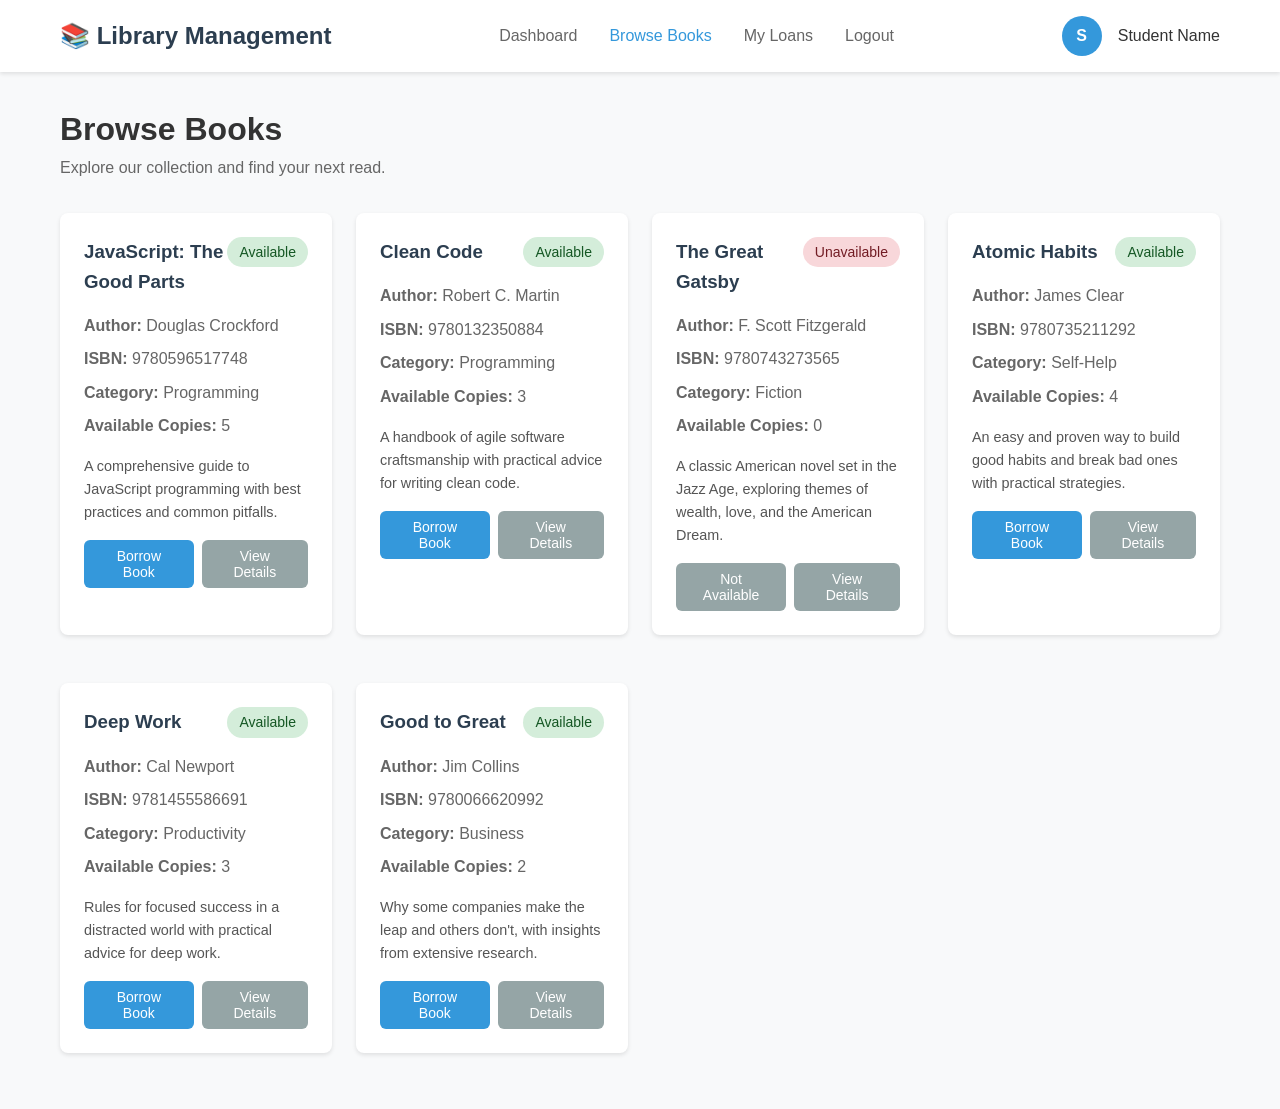
==== books.html @ cf740339 "chore: initial starter template setup" ====
<!DOCTYPE html>
<html lang="en">
<head>
    <meta charset="UTF-8">
    <meta name="viewport" content="width=device-width, initial-scale=1.0">
    <title>Browse Books - Library Management System</title>
    <link rel="stylesheet" href="css/style.css">
</head>
<body>
    <header class="header">
        <div class="container">
            <div class="header-content">
                <div class="logo">📚 Library Management</div>
                <nav class="nav">
                    <a href="dashboard.html">Dashboard</a>
                    <a href="books.html" class="active">Browse Books</a>
                    <a href="my-loans.html">My Loans</a>
                    <a href="login.html">Logout</a>
                </nav>
                <div class="user-info">
                    <div class="user-avatar">S</div>
                    <span>Student Name</span>
                </div>
            </div>
        </div>
    </header>

    <main class="main-content">
        <div class="container">
            <h1>Browse Books</h1>
            <p style="color: #666; margin-bottom: 2rem;">Explore our collection and find your next read.</p>
            

            <!-- Books Grid -->
            <div class="grid grid-3">
                <!-- Book Card 1 -->
                <div class="card">
                    <div style="display: flex; justify-content: space-between; align-items: start; margin-bottom: 1rem;">
                        <h3 style="margin: 0; color: #2c3e50;">JavaScript: The Good Parts</h3>
                        <span class="status status-available">Available</span>
                    </div>
                    <p style="color: #666; margin-bottom: 0.5rem;"><strong>Author:</strong> Douglas Crockford</p>
                    <p style="color: #666; margin-bottom: 0.5rem;"><strong>ISBN:</strong> 9780596517748</p>
                    <p style="color: #666; margin-bottom: 0.5rem;"><strong>Category:</strong> Programming</p>
                    <p style="color: #666; margin-bottom: 1rem;"><strong>Available Copies:</strong> 5</p>
                    <p style="margin-bottom: 1rem; font-size: 0.9rem; color: #555;">A comprehensive guide to JavaScript programming with best practices and common pitfalls.</p>
                    <div style="display: flex; gap: 0.5rem;">
                        <button class="btn btn-primary btn-sm">Borrow Book</button>
                        <button class="btn btn-secondary btn-sm">View Details</button>
                    </div>
                </div>

                <!-- Book Card 2 -->
                <div class="card">
                    <div style="display: flex; justify-content: space-between; align-items: start; margin-bottom: 1rem;">
                        <h3 style="margin: 0; color: #2c3e50;">Clean Code</h3>
                        <span class="status status-available">Available</span>
                    </div>
                    <p style="color: #666; margin-bottom: 0.5rem;"><strong>Author:</strong> Robert C. Martin</p>
                    <p style="color: #666; margin-bottom: 0.5rem;"><strong>ISBN:</strong> 9780132350884</p>
                    <p style="color: #666; margin-bottom: 0.5rem;"><strong>Category:</strong> Programming</p>
                    <p style="color: #666; margin-bottom: 1rem;"><strong>Available Copies:</strong> 3</p>
                    <p style="margin-bottom: 1rem; font-size: 0.9rem; color: #555;">A handbook of agile software craftsmanship with practical advice for writing clean code.</p>
                    <div style="display: flex; gap: 0.5rem;">
                        <button class="btn btn-primary btn-sm">Borrow Book</button>
                        <button class="btn btn-secondary btn-sm">View Details</button>
                    </div>
                </div>

                <!-- Book Card 3 -->
                <div class="card">
                    <div style="display: flex; justify-content: space-between; align-items: start; margin-bottom: 1rem;">
                        <h3 style="margin: 0; color: #2c3e50;">The Great Gatsby</h3>
                        <span class="status status-unavailable">Unavailable</span>
                    </div>
                    <p style="color: #666; margin-bottom: 0.5rem;"><strong>Author:</strong> F. Scott Fitzgerald</p>
                    <p style="color: #666; margin-bottom: 0.5rem;"><strong>ISBN:</strong> 9780743273565</p>
                    <p style="color: #666; margin-bottom: 0.5rem;"><strong>Category:</strong> Fiction</p>
                    <p style="color: #666; margin-bottom: 1rem;"><strong>Available Copies:</strong> 0</p>
                    <p style="margin-bottom: 1rem; font-size: 0.9rem; color: #555;">A classic American novel set in the Jazz Age, exploring themes of wealth, love, and the American Dream.</p>
                    <div style="display: flex; gap: 0.5rem;">
                        <button class="btn btn-secondary btn-sm" disabled>Not Available</button>
                        <button class="btn btn-secondary btn-sm">View Details</button>
                    </div>
                </div>

                <!-- Book Card 4 -->
                <div class="card">
                    <div style="display: flex; justify-content: space-between; align-items: start; margin-bottom: 1rem;">
                        <h3 style="margin: 0; color: #2c3e50;">Atomic Habits</h3>
                        <span class="status status-available">Available</span>
                    </div>
                    <p style="color: #666; margin-bottom: 0.5rem;"><strong>Author:</strong> James Clear</p>
                    <p style="color: #666; margin-bottom: 0.5rem;"><strong>ISBN:</strong> 9780735211292</p>
                    <p style="color: #666; margin-bottom: 0.5rem;"><strong>Category:</strong> Self-Help</p>
                    <p style="color: #666; margin-bottom: 1rem;"><strong>Available Copies:</strong> 4</p>
                    <p style="margin-bottom: 1rem; font-size: 0.9rem; color: #555;">An easy and proven way to build good habits and break bad ones with practical strategies.</p>
                    <div style="display: flex; gap: 0.5rem;">
                        <button class="btn btn-primary btn-sm">Borrow Book</button>
                        <button class="btn btn-secondary btn-sm">View Details</button>
                    </div>
                </div>

                <!-- Book Card 5 -->
                <div class="card">
                    <div style="display: flex; justify-content: space-between; align-items: start; margin-bottom: 1rem;">
                        <h3 style="margin: 0; color: #2c3e50;">Deep Work</h3>
                        <span class="status status-available">Available</span>
                    </div>
                    <p style="color: #666; margin-bottom: 0.5rem;"><strong>Author:</strong> Cal Newport</p>
                    <p style="color: #666; margin-bottom: 0.5rem;"><strong>ISBN:</strong> 9781455586691</p>
                    <p style="color: #666; margin-bottom: 0.5rem;"><strong>Category:</strong> Productivity</p>
                    <p style="color: #666; margin-bottom: 1rem;"><strong>Available Copies:</strong> 3</p>
                    <p style="margin-bottom: 1rem; font-size: 0.9rem; color: #555;">Rules for focused success in a distracted world with practical advice for deep work.</p>
                    <div style="display: flex; gap: 0.5rem;">
                        <button class="btn btn-primary btn-sm">Borrow Book</button>
                        <button class="btn btn-secondary btn-sm">View Details</button>
                    </div>
                </div>

                <!-- Book Card 6 -->
                <div class="card">
                    <div style="display: flex; justify-content: space-between; align-items: start; margin-bottom: 1rem;">
                        <h3 style="margin: 0; color: #2c3e50;">Good to Great</h3>
                        <span class="status status-available">Available</span>
                    </div>
                    <p style="color: #666; margin-bottom: 0.5rem;"><strong>Author:</strong> Jim Collins</p>
                    <p style="color: #666; margin-bottom: 0.5rem;"><strong>ISBN:</strong> 9780066620992</p>
                    <p style="color: #666; margin-bottom: 0.5rem;"><strong>Category:</strong> Business</p>
                    <p style="color: #666; margin-bottom: 1rem;"><strong>Available Copies:</strong> 2</p>
                    <p style="margin-bottom: 1rem; font-size: 0.9rem; color: #555;">Why some companies make the leap and others don't, with insights from extensive research.</p>
                    <div style="display: flex; gap: 0.5rem;">
                        <button class="btn btn-primary btn-sm">Borrow Book</button>
                        <button class="btn btn-secondary btn-sm">View Details</button>
                    </div>
                </div>
            </div>

        </div>
    </main>
</body>
</html>
---- css/style.css ----
/* Library Management System - Minimal Flat Design */

/* Reset and Base Styles */
* {
    margin: 0;
    padding: 0;
    box-sizing: border-box;
}

body {
    font-family: 'Segoe UI', Tahoma, Geneva, Verdana, sans-serif;
    line-height: 1.6;
    color: #333;
    background-color: #f8f9fa;
}

/* Container */
.container {
    max-width: 1200px;
    margin: 0 auto;
    padding: 0 20px;
}

/* Header */
.header {
    background: #fff;
    box-shadow: 0 2px 4px rgba(0,0,0,0.1);
    position: sticky;
    top: 0;
    z-index: 100;
}

.header-content {
    display: flex;
    justify-content: space-between;
    align-items: center;
    padding: 1rem 0;
}

.logo {
    font-size: 1.5rem;
    font-weight: bold;
    color: #2c3e50;
}

.nav {
    display: flex;
    gap: 2rem;
    align-items: center;
}

.nav a {
    text-decoration: none;
    color: #666;
    font-weight: 500;
    transition: color 0.3s;
}

.nav a:hover, .nav a.active {
    color: #3498db;
}

.user-info {
    display: flex;
    align-items: center;
    gap: 1rem;
}

.user-avatar {
    width: 40px;
    height: 40px;
    border-radius: 50%;
    background: #3498db;
    display: flex;
    align-items: center;
    justify-content: center;
    color: white;
    font-weight: bold;
}

/* Main Content */
.main-content {
    padding: 2rem 0;
    min-height: calc(100vh - 80px);
}

/* Cards */
.card {
    background: white;
    border-radius: 8px;
    box-shadow: 0 2px 4px rgba(0,0,0,0.1);
    padding: 1.5rem;
    margin-bottom: 1.5rem;
}

.card-header {
    display: flex;
    justify-content: space-between;
    align-items: center;
    margin-bottom: 1rem;
    padding-bottom: 1rem;
    border-bottom: 1px solid #eee;
}

.card-title {
    font-size: 1.25rem;
    font-weight: 600;
    color: #2c3e50;
}

/* Buttons */
.btn {
    display: inline-block;
    padding: 0.75rem 1.5rem;
    border: none;
    border-radius: 6px;
    text-decoration: none;
    font-weight: 500;
    cursor: pointer;
    transition: all 0.3s;
    text-align: center;
}

.btn-primary {
    background: #3498db;
    color: white;
}

.btn-primary:hover {
    background: #2980b9;
    transform: translateY(-1px);
}

.btn-success {
    background: #27ae60;
    color: white;
}

.btn-success:hover {
    background: #229954;
}

.btn-danger {
    background: #e74c3c;
    color: white;
}

.btn-danger:hover {
    background: #c0392b;
}

.btn-secondary {
    background: #95a5a6;
    color: white;
}

.btn-secondary:hover {
    background: #7f8c8d;
}

.btn-sm {
    padding: 0.5rem 1rem;
    font-size: 0.875rem;
}

/* Forms */
.form-group {
    margin-bottom: 1rem;
}

.form-label {
    display: block;
    margin-bottom: 0.5rem;
    font-weight: 500;
    color: #555;
}

.form-input {
    width: 100%;
    padding: 0.75rem;
    border: 2px solid #ddd;
    border-radius: 6px;
    font-size: 1rem;
    transition: border-color 0.3s;
}

.form-input:focus {
    outline: none;
    border-color: #3498db;
}

.form-select {
    width: 100%;
    padding: 0.75rem;
    border: 2px solid #ddd;
    border-radius: 6px;
    font-size: 1rem;
    background: white;
}

/* Tables */
.table {
    width: 100%;
    border-collapse: collapse;
    margin-top: 1rem;
}

.table th,
.table td {
    padding: 1rem;
    text-align: left;
    border-bottom: 1px solid #eee;
}

.table th {
    background: #f8f9fa;
    font-weight: 600;
    color: #555;
}

.table tr:hover {
    background: #f8f9fa;
}

/* Status Badges */
.status {
    display: inline-block;
    padding: 0.25rem 0.75rem;
    border-radius: 20px;
    font-size: 0.875rem;
    font-weight: 500;
}

.status-active {
    background: #d4edda;
    color: #155724;
}

.status-overdue {
    background: #f8d7da;
    color: #721c24;
}

.status-returned {
    background: #d1ecf1;
    color: #0c5460;
}

.status-available {
    background: #d4edda;
    color: #155724;
}

.status-unavailable {
    background: #f8d7da;
    color: #721c24;
}

/* Grid Layout */
.grid {
    display: grid;
    gap: 1.5rem;
}

.grid-2 {
    grid-template-columns: repeat(auto-fit, minmax(300px, 1fr));
}

.grid-3 {
    grid-template-columns: repeat(auto-fit, minmax(250px, 1fr));
}

.grid-4 {
    grid-template-columns: repeat(auto-fit, minmax(200px, 1fr));
}

/* Statistics Cards */
.stat-card {
    text-align: center;
    padding: 2rem 1rem;
}

.stat-number {
    font-size: 2.5rem;
    font-weight: bold;
    color: #3498db;
    margin-bottom: 0.5rem;
}

.stat-label {
    color: #666;
    font-size: 0.875rem;
    text-transform: uppercase;
    letter-spacing: 0.5px;
}

/* Search and Filters */
.search-bar {
    display: flex;
    gap: 1rem;
    margin-bottom: 2rem;
    flex-wrap: wrap;
}

.search-input {
    flex: 1;
    min-width: 200px;
}

.filter-group {
    display: flex;
    gap: 1rem;
    align-items: center;
    flex-wrap: wrap;
}

/* Pagination */
.pagination {
    display: flex;
    justify-content: center;
    gap: 0.5rem;
    margin-top: 2rem;
}

.pagination a {
    padding: 0.5rem 1rem;
    border: 1px solid #ddd;
    text-decoration: none;
    color: #666;
    border-radius: 4px;
    transition: all 0.3s;
}

.pagination a:hover,
.pagination a.active {
    background: #3498db;
    color: white;
    border-color: #3498db;
}

/* Alerts */
.alert {
    padding: 1rem;
    border-radius: 6px;
    margin-bottom: 1rem;
}

.alert-success {
    background: #d4edda;
    color: #155724;
    border: 1px solid #c3e6cb;
}

.alert-error {
    background: #f8d7da;
    color: #721c24;
    border: 1px solid #f5c6cb;
}

.alert-info {
    background: #d1ecf1;
    color: #0c5460;
    border: 1px solid #bee5eb;
}

/* Login Page */
.login-container {
    display: flex;
    justify-content: center;
    align-items: center;
    min-height: 100vh;
    background: linear-gradient(135deg, #667eea 0%, #764ba2 100%);
}

.login-card {
    background: white;
    padding: 3rem;
    border-radius: 12px;
    box-shadow: 0 10px 30px rgba(0,0,0,0.2);
    width: 100%;
    max-width: 400px;
}

.login-title {
    text-align: center;
    margin-bottom: 2rem;
    color: #2c3e50;
    font-size: 1.5rem;
}

/* Responsive Design */
@media (max-width: 768px) {
    .header-content {
        flex-direction: column;
        gap: 1rem;
    }
    
    .nav {
        flex-direction: column;
        gap: 1rem;
    }
    
    .search-bar {
        flex-direction: column;
    }
    
    .filter-group {
        flex-direction: column;
        align-items: stretch;
    }
    
    .table {
        font-size: 0.875rem;
    }
    
    .table th,
    .table td {
        padding: 0.5rem;
    }
    
    .grid-2,
    .grid-3,
    .grid-4 {
        grid-template-columns: 1fr;
    }
}

/* Loading Spinner */
.loading {
    display: inline-block;
    width: 20px;
    height: 20px;
    border: 3px solid #f3f3f3;
    border-top: 3px solid #3498db;
    border-radius: 50%;
    animation: spin 1s linear infinite;
}

@keyframes spin {
    0% { transform: rotate(0deg); }
    100% { transform: rotate(360deg); }
}

/* Utility Classes */
.text-center { text-align: center; }
.text-right { text-align: right; }
.text-left { text-align: left; }
.mb-1 { margin-bottom: 0.5rem; }
.mb-2 { margin-bottom: 1rem; }
.mb-3 { margin-bottom: 1.5rem; }
.mt-1 { margin-top: 0.5rem; }
.mt-2 { margin-top: 1rem; }
.mt-3 { margin-top: 1.5rem; }
.hidden { display: none; }
.visible { display: block; }
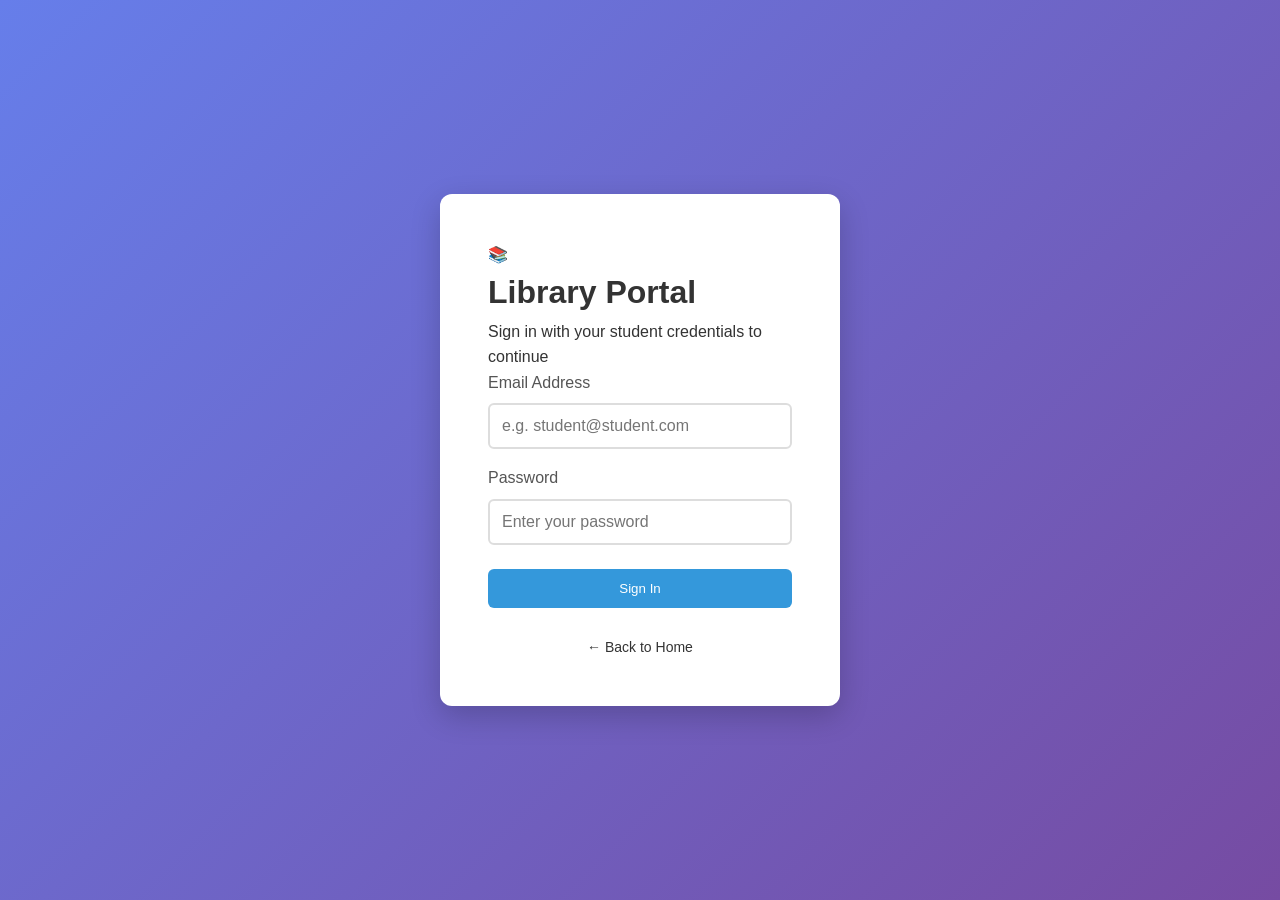
==== commit 95eadda9: "feat: implement books API, 5-minute cache, search, and borrow modal" ====
--- a/books.html
+++ b/books.html
@@ -10,16 +10,25 @@
     <header class="header">
         <div class="container">
             <div class="header-content">
-                <div class="logo">📚 Library Management</div>
-                <nav class="nav">
+                <a href="dashboard.html" class="logo">
+                    <span class="logo-icon">📚</span>
+                    <span>Library Management</span>
+                </a>
+
+                <button class="menu-toggle" id="menuToggle" aria-label="Toggle navigation menu" aria-expanded="false">
+                    &#9776;
+                </button>
+
+                <nav class="nav" id="primaryNav">
                     <a href="dashboard.html">Dashboard</a>
                     <a href="books.html" class="active">Browse Books</a>
                     <a href="my-loans.html">My Loans</a>
-                    <a href="login.html">Logout</a>
+                    <a href="#" id="logoutBtn" style="color: var(--danger);">Logout</a>
                 </nav>
+
                 <div class="user-info">
-                    <div class="user-avatar">S</div>
-                    <span>Student Name</span>
+                    <div class="user-avatar" id="userAvatar">S</div>
+                    <span class="user-name" id="userName">Student</span>
                 </div>
             </div>
         </div>
@@ -27,116 +36,62 @@
 
     <main class="main-content">
         <div class="container">
-            <h1>Browse Books</h1>
-            <p style="color: #666; margin-bottom: 2rem;">Explore our collection and find your next read.</p>
+            <div class="page-header">
+                <h1 class="page-title">Browse Books</h1>
+                <p class="page-subtitle">Explore the collection, filter by genre, and borrow titles directly to your account.</p>
+            </div>
             
+            <div id="booksAlert"></div>
 
-            <!-- Books Grid -->
-            <div class="grid grid-3">
-                <!-- Book Card 1 -->
-                <div class="card">
-                    <div style="display: flex; justify-content: space-between; align-items: start; margin-bottom: 1rem;">
-                        <h3 style="margin: 0; color: #2c3e50;">JavaScript: The Good Parts</h3>
-                        <span class="status status-available">Available</span>
-                    </div>
-                    <p style="color: #666; margin-bottom: 0.5rem;"><strong>Author:</strong> Douglas Crockford</p>
-                    <p style="color: #666; margin-bottom: 0.5rem;"><strong>ISBN:</strong> 9780596517748</p>
-                    <p style="color: #666; margin-bottom: 0.5rem;"><strong>Category:</strong> Programming</p>
-                    <p style="color: #666; margin-bottom: 1rem;"><strong>Available Copies:</strong> 5</p>
-                    <p style="margin-bottom: 1rem; font-size: 0.9rem; color: #555;">A comprehensive guide to JavaScript programming with best practices and common pitfalls.</p>
-                    <div style="display: flex; gap: 0.5rem;">
-                        <button class="btn btn-primary btn-sm">Borrow Book</button>
-                        <button class="btn btn-secondary btn-sm">View Details</button>
-                    </div>
+            <!-- Search and Filter Controls -->
+            <div class="filter-bar">
+                <div class="search-input-wrapper">
+                    <input 
+                        type="text" 
+                        id="searchInput" 
+                        class="form-input" 
+                        placeholder="🔍 Search books by title, author, or ISBN..." 
+                        aria-label="Search books"
+                    >
                 </div>
-
-                <!-- Book Card 2 -->
-                <div class="card">
-                    <div style="display: flex; justify-content: space-between; align-items: start; margin-bottom: 1rem;">
-                        <h3 style="margin: 0; color: #2c3e50;">Clean Code</h3>
-                        <span class="status status-available">Available</span>
-                    </div>
-                    <p style="color: #666; margin-bottom: 0.5rem;"><strong>Author:</strong> Robert C. Martin</p>
-                    <p style="color: #666; margin-bottom: 0.5rem;"><strong>ISBN:</strong> 9780132350884</p>
-                    <p style="color: #666; margin-bottom: 0.5rem;"><strong>Category:</strong> Programming</p>
-                    <p style="color: #666; margin-bottom: 1rem;"><strong>Available Copies:</strong> 3</p>
-                    <p style="margin-bottom: 1rem; font-size: 0.9rem; color: #555;">A handbook of agile software craftsmanship with practical advice for writing clean code.</p>
-                    <div style="display: flex; gap: 0.5rem;">
-                        <button class="btn btn-primary btn-sm">Borrow Book</button>
-                        <button class="btn btn-secondary btn-sm">View Details</button>
-                    </div>
+                <div class="filter-select-wrapper">
+                    <select id="categoryFilter" class="form-select" aria-label="Filter by category">
+                        <option value="">All Categories</option>
+                    </select>
                 </div>
-
-                <!-- Book Card 3 -->
-                <div class="card">
-                    <div style="display: flex; justify-content: space-between; align-items: start; margin-bottom: 1rem;">
-                        <h3 style="margin: 0; color: #2c3e50;">The Great Gatsby</h3>
-                        <span class="status status-unavailable">Unavailable</span>
-                    </div>
-                    <p style="color: #666; margin-bottom: 0.5rem;"><strong>Author:</strong> F. Scott Fitzgerald</p>
-                    <p style="color: #666; margin-bottom: 0.5rem;"><strong>ISBN:</strong> 9780743273565</p>
-                    <p style="color: #666; margin-bottom: 0.5rem;"><strong>Category:</strong> Fiction</p>
-                    <p style="color: #666; margin-bottom: 1rem;"><strong>Available Copies:</strong> 0</p>
-                    <p style="margin-bottom: 1rem; font-size: 0.9rem; color: #555;">A classic American novel set in the Jazz Age, exploring themes of wealth, love, and the American Dream.</p>
-                    <div style="display: flex; gap: 0.5rem;">
-                        <button class="btn btn-secondary btn-sm" disabled>Not Available</button>
-                        <button class="btn btn-secondary btn-sm">View Details</button>
-                    </div>
-                </div>
-
-                <!-- Book Card 4 -->
-                <div class="card">
-                    <div style="display: flex; justify-content: space-between; align-items: start; margin-bottom: 1rem;">
-                        <h3 style="margin: 0; color: #2c3e50;">Atomic Habits</h3>
-                        <span class="status status-available">Available</span>
-                    </div>
-                    <p style="color: #666; margin-bottom: 0.5rem;"><strong>Author:</strong> James Clear</p>
-                    <p style="color: #666; margin-bottom: 0.5rem;"><strong>ISBN:</strong> 9780735211292</p>
-                    <p style="color: #666; margin-bottom: 0.5rem;"><strong>Category:</strong> Self-Help</p>
-                    <p style="color: #666; margin-bottom: 1rem;"><strong>Available Copies:</strong> 4</p>
-                    <p style="margin-bottom: 1rem; font-size: 0.9rem; color: #555;">An easy and proven way to build good habits and break bad ones with practical strategies.</p>
-                    <div style="display: flex; gap: 0.5rem;">
-                        <button class="btn btn-primary btn-sm">Borrow Book</button>
-                        <button class="btn btn-secondary btn-sm">View Details</button>
-                    </div>
-                </div>
-
-                <!-- Book Card 5 -->
-                <div class="card">
-                    <div style="display: flex; justify-content: space-between; align-items: start; margin-bottom: 1rem;">
-                        <h3 style="margin: 0; color: #2c3e50;">Deep Work</h3>
-                        <span class="status status-available">Available</span>
-                    </div>
-                    <p style="color: #666; margin-bottom: 0.5rem;"><strong>Author:</strong> Cal Newport</p>
-                    <p style="color: #666; margin-bottom: 0.5rem;"><strong>ISBN:</strong> 9781455586691</p>
-                    <p style="color: #666; margin-bottom: 0.5rem;"><strong>Category:</strong> Productivity</p>
-                    <p style="color: #666; margin-bottom: 1rem;"><strong>Available Copies:</strong> 3</p>
-                    <p style="margin-bottom: 1rem; font-size: 0.9rem; color: #555;">Rules for focused success in a distracted world with practical advice for deep work.</p>
-                    <div style="display: flex; gap: 0.5rem;">
-                        <button class="btn btn-primary btn-sm">Borrow Book</button>
-                        <button class="btn btn-secondary btn-sm">View Details</button>
-                    </div>
-                </div>
-
-                <!-- Book Card 6 -->
-                <div class="card">
-                    <div style="display: flex; justify-content: space-between; align-items: start; margin-bottom: 1rem;">
-                        <h3 style="margin: 0; color: #2c3e50;">Good to Great</h3>
-                        <span class="status status-available">Available</span>
-                    </div>
-                    <p style="color: #666; margin-bottom: 0.5rem;"><strong>Author:</strong> Jim Collins</p>
-                    <p style="color: #666; margin-bottom: 0.5rem;"><strong>ISBN:</strong> 9780066620992</p>
-                    <p style="color: #666; margin-bottom: 0.5rem;"><strong>Category:</strong> Business</p>
-                    <p style="color: #666; margin-bottom: 1rem;"><strong>Available Copies:</strong> 2</p>
-                    <p style="margin-bottom: 1rem; font-size: 0.9rem; color: #555;">Why some companies make the leap and others don't, with insights from extensive research.</p>
-                    <div style="display: flex; gap: 0.5rem;">
-                        <button class="btn btn-primary btn-sm">Borrow Book</button>
-                        <button class="btn btn-secondary btn-sm">View Details</button>
-                    </div>
+                <div class="filter-select-wrapper">
+                    <select id="availabilityFilter" class="form-select" aria-label="Filter by availability">
+                        <option value="all">All Availability</option>
+                        <option value="available">Available Only</option>
+                        <option value="unavailable">Unavailable Only</option>
+                    </select>
                 </div>
             </div>
 
+            <!-- Dynamic Books Grid Container -->
+            <div class="grid grid-3" id="booksGrid">
+                <!-- Book cards or skeleton loaders will be injected dynamically by books.js -->
+            </div>
         </div>
     </main>
+
+    <!-- Book Details Modal -->
+    <div class="modal" id="bookModal" role="dialog" aria-modal="true" aria-hidden="true">
+        <div class="modal-content">
+            <button class="modal-close-btn" id="modalClose" aria-label="Close modal">&times;</button>
+            <div id="modalBody">
+                <!-- Injected dynamically by books.js -->
+            </div>
+        </div>
+    </div>
+
+    <footer class="footer">
+        <div class="container">
+            <p>&copy; 2026 Library Management System &middot; Final JavaScript Project</p>
+        </div>
+    </footer>
+
+    <!-- Books Logic ES Module -->
+    <script type="module" src="js/books.js"></script>
 </body>
 </html>
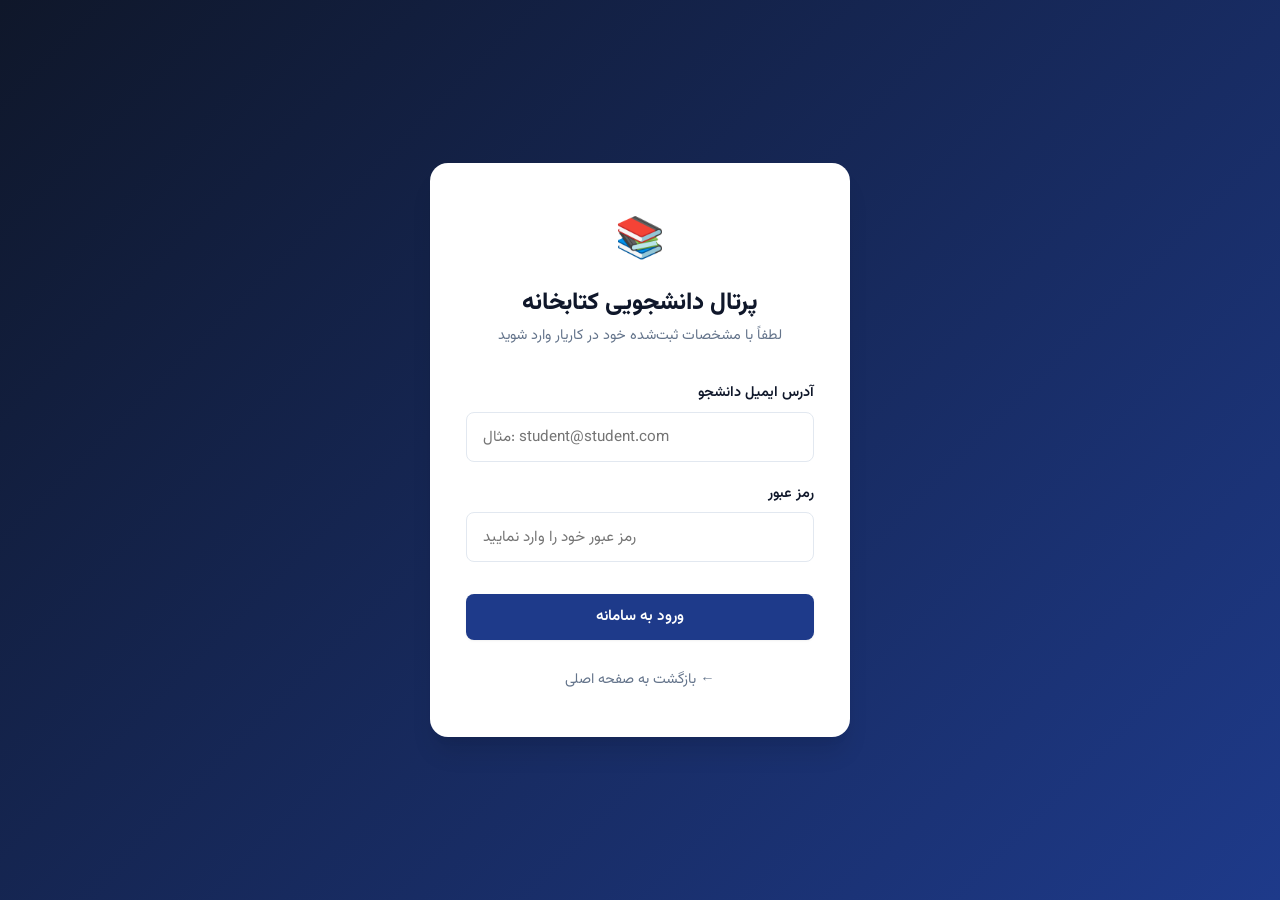
==== commit 1f7584e2: "feat: complete Persian localization, RTL layout, and Persian code comments" ====
--- a/books.html
+++ b/books.html
@@ -1,9 +1,9 @@
 <!DOCTYPE html>
-<html lang="en">
+<html lang="fa" dir="rtl">
 <head>
     <meta charset="UTF-8">
     <meta name="viewport" content="width=device-width, initial-scale=1.0">
-    <title>Browse Books - Library Management System</title>
+    <title>مرور کتاب‌ها - سامانه مدیریت کتابخانه</title>
     <link rel="stylesheet" href="css/style.css">
 </head>
 <body>
@@ -12,23 +12,23 @@
             <div class="header-content">
                 <a href="dashboard.html" class="logo">
                     <span class="logo-icon">📚</span>
-                    <span>Library Management</span>
+                    <span>مدیریت کتابخانه کاریار</span>
                 </a>
 
-                <button class="menu-toggle" id="menuToggle" aria-label="Toggle navigation menu" aria-expanded="false">
+                <button class="menu-toggle" id="menuToggle" aria-label="تغییر وضعیت منو" aria-expanded="false">
                     &#9776;
                 </button>
 
                 <nav class="nav" id="primaryNav">
-                    <a href="dashboard.html">Dashboard</a>
-                    <a href="books.html" class="active">Browse Books</a>
-                    <a href="my-loans.html">My Loans</a>
-                    <a href="#" id="logoutBtn" style="color: var(--danger);">Logout</a>
+                    <a href="dashboard.html">داشبورد</a>
+                    <a href="books.html" class="active">مرور کتاب‌ها</a>
+                    <a href="my-loans.html">امانت‌های من</a>
+                    <a href="#" id="logoutBtn" style="color: var(--danger);">خروج از حساب</a>
                 </nav>
 
                 <div class="user-info">
-                    <div class="user-avatar" id="userAvatar">S</div>
-                    <span class="user-name" id="userName">Student</span>
+                    <div class="user-avatar" id="userAvatar">د</div>
+                    <span class="user-name" id="userName">دانشجو</span>
                 </div>
             </div>
         </div>
@@ -37,61 +37,61 @@
     <main class="main-content">
         <div class="container">
             <div class="page-header">
-                <h1 class="page-title">Browse Books</h1>
-                <p class="page-subtitle">Explore the collection, filter by genre, and borrow titles directly to your account.</p>
+                <h1 class="page-title">کاتالوگ کتاب‌ها</h1>
+                <p class="page-subtitle">کاتالوگ عناوین را مشاهده نموده، بر اساس موضوع فیلتر کنید و کتاب مورد نظر را به صورت زنده به امانت بگیرید.</p>
             </div>
             
             <div id="booksAlert"></div>
 
-            <!-- Search and Filter Controls -->
+            <!-- ابزارهای جستجو و فیلتر -->
             <div class="filter-bar">
                 <div class="search-input-wrapper">
                     <input 
                         type="text" 
                         id="searchInput" 
                         class="form-input" 
-                        placeholder="🔍 Search books by title, author, or ISBN..." 
-                        aria-label="Search books"
+                        placeholder="🔍 جستجوی کتاب بر اساس عنوان، نویسنده یا شابک (ISBN)..." 
+                        aria-label="جستجوی کتاب"
                     >
                 </div>
                 <div class="filter-select-wrapper">
-                    <select id="categoryFilter" class="form-select" aria-label="Filter by category">
-                        <option value="">All Categories</option>
+                    <select id="categoryFilter" class="form-select" aria-label="فیلتر موضوعی">
+                        <option value="">همه دسته‌بندی‌ها</option>
                     </select>
                 </div>
                 <div class="filter-select-wrapper">
-                    <select id="availabilityFilter" class="form-select" aria-label="Filter by availability">
-                        <option value="all">All Availability</option>
-                        <option value="available">Available Only</option>
-                        <option value="unavailable">Unavailable Only</option>
+                    <select id="availabilityFilter" class="form-select" aria-label="فیلتر وضعیت موجودی">
+                        <option value="all">همه وضعیت‌ها</option>
+                        <option value="available">فقط کتاب‌های موجود</option>
+                        <option value="unavailable">فقط کتاب‌های ناموجود</option>
                     </select>
                 </div>
             </div>
 
-            <!-- Dynamic Books Grid Container -->
+            <!-- گرید داینامیک نمایش کتاب‌ها -->
             <div class="grid grid-3" id="booksGrid">
-                <!-- Book cards or skeleton loaders will be injected dynamically by books.js -->
+                <!-- کارت‌های کتاب و انیمیشن‌های لودینگ توسط books.js تزریق می‌شوند -->
             </div>
         </div>
     </main>
 
-    <!-- Book Details Modal -->
+    <!-- پنجره مودال جزئیات کامل کتاب -->
     <div class="modal" id="bookModal" role="dialog" aria-modal="true" aria-hidden="true">
         <div class="modal-content">
-            <button class="modal-close-btn" id="modalClose" aria-label="Close modal">&times;</button>
+            <button class="modal-close-btn" id="modalClose" aria-label="بستن پنجره">&times;</button>
             <div id="modalBody">
-                <!-- Injected dynamically by books.js -->
+                <!-- جزئیات کتاب توسط books.js تزریق می‌شود -->
             </div>
         </div>
     </div>
 
     <footer class="footer">
         <div class="container">
-            <p>&copy; 2026 Library Management System &middot; Final JavaScript Project</p>
+            <p>&copy; ۱۴۰۵ سامانه مدیریت کتابخانه &middot; پروژه نهایی جاوااسکریپت</p>
         </div>
     </footer>
 
-    <!-- Books Logic ES Module -->
+    <!-- اسکریپت صفحه کتاب‌ها -->
     <script type="module" src="js/books.js"></script>
 </body>
 </html>
--- a/css/style.css
+++ b/css/style.css
@@ -1,455 +1,906 @@
-/* Library Management System - Minimal Flat Design */
-
-/* Reset and Base Styles */
-* {
-    margin: 0;
-    padding: 0;
-    box-sizing: border-box;
+/* ==========================================================================
+   سامانه مدیریت کتابخانه - سیستم طراحی مدرن و آکادمیک (RTL - فارسی)
+   طراحی اختصاصی، واکنش‌گرا و قابل دسترس بدون وابستگی به فریم‌ورک‌های خارجی
+   ========================================================================== */
+
+@import url('https://fonts.googleapis.com/css2?family=Vazirmatn:wght@300;400;500;600;700;800&display=swap');
+
+:root {
+  /* پالت رنگی آکادمیک و سازمانی */
+  --primary: #1e3a8a;        /* سرمه‌ای کلاسیک دانشگاهی */
+  --primary-hover: #172554;
+  --primary-light: #eff6ff;
+  --accent: #2563eb;         /* آبی زنده برای تاکید */
+  
+  --bg-main: #f8fafc;        /* پس‌زمینه خاکستری ملایم و مدرن */
+  --bg-card: #ffffff;
+  --bg-muted: #f1f5f9;
+  
+  --text-main: #0f172a;      /* رنگ متن اصلی تیره و با کنتراست عالی */
+  --text-muted: #64748b;     /* رنگ متن ثانویه و توضیحات */
+  --text-light: #94a3b8;
+  
+  --border: #e2e8f0;
+  --border-focus: #3b82f6;
+  
+  /* رنگ‌های وضعیت (Status Colors) */
+  --success: #059669;
+  --success-bg: #ecfdf5;
+  --success-border: #a7f3d0;
+  
+  --warning: #d97706;
+  --warning-bg: #fffbeb;
+  --warning-border: #fde68a;
+  
+  --danger: #dc2626;
+  --danger-bg: #fef2f2;
+  --danger-border: #fecaca;
+
+  --info: #0284c7;
+  --info-bg: #f0f9ff;
+  --info-border: #bae6fd;
+  
+  /* مقیاس‌ها و گوشه‌ها */
+  --radius-sm: 8px;
+  --radius: 12px;
+  --radius-lg: 18px;
+  
+  /* سایه‌ها */
+  --shadow-sm: 0 1px 3px 0 rgb(0 0 0 / 0.05), 0 1px 2px -1px rgb(0 0 0 / 0.04);
+  --shadow: 0 4px 6px -1px rgb(0 0 0 / 0.07), 0 2px 4px -2px rgb(0 0 0 / 0.05);
+  --shadow-md: 0 10px 15px -3px rgb(0 0 0 / 0.08), 0 4px 6px -4px rgb(0 0 0 / 0.03);
+  --shadow-lg: 0 20px 25px -5px rgb(0 0 0 / 0.1), 0 8px 10px -6px rgb(0 0 0 / 0.05);
+
+  --transition: all 0.2s cubic-bezier(0.4, 0, 0.2, 1);
+}
+
+/* بازنشانی و پایه‌ریزی استایل‌ها برای زبان فارسی (RTL) */
+*, *::before, *::after {
+  margin: 0;
+  padding: 0;
+  box-sizing: border-box;
+}
+
+html {
+  direction: rtl;
+  text-align: right;
 }
 
 body {
-    font-family: 'Segoe UI', Tahoma, Geneva, Verdana, sans-serif;
-    line-height: 1.6;
-    color: #333;
-    background-color: #f8f9fa;
-}
-
-/* Container */
+  font-family: 'Vazirmatn', -apple-system, BlinkMacSystemFont, 'Segoe UI', Tahoma, Geneva, Verdana, sans-serif;
+  line-height: 1.7;
+  color: var(--text-main);
+  background-color: var(--bg-main);
+  -webkit-font-smoothing: antialiased;
+  -moz-osx-font-smoothing: grayscale;
+  display: flex;
+  flex-direction: column;
+  min-height: 100vh;
+}
+
+/* کانتینر اصلی */
 .container {
-    max-width: 1200px;
-    margin: 0 auto;
-    padding: 0 20px;
-}
-
-/* Header */
+  width: 100%;
+  max-width: 1240px;
+  margin: 0 auto;
+  padding: 0 1.5rem;
+}
+
+/* هدر و ناوبری */
 .header {
-    background: #fff;
-    box-shadow: 0 2px 4px rgba(0,0,0,0.1);
-    position: sticky;
-    top: 0;
-    z-index: 100;
+  background: rgba(255, 255, 255, 0.95);
+  backdrop-filter: blur(8px);
+  border-bottom: 1px solid var(--border);
+  position: sticky;
+  top: 0;
+  z-index: 100;
+  box-shadow: var(--shadow-sm);
 }
 
 .header-content {
+  display: flex;
+  justify-content: space-between;
+  align-items: center;
+  padding: 0.85rem 0;
+}
+
+.logo {
+  display: flex;
+  align-items: center;
+  gap: 0.6rem;
+  font-size: 1.25rem;
+  font-weight: 800;
+  color: var(--primary);
+  text-decoration: none;
+  letter-spacing: -0.02em;
+}
+
+.logo-icon {
+  font-size: 1.6rem;
+}
+
+.nav {
+  display: flex;
+  gap: 1.25rem;
+  align-items: center;
+}
+
+.nav a {
+  text-decoration: none;
+  color: var(--text-muted);
+  font-weight: 500;
+  font-size: 0.95rem;
+  padding: 0.5rem 0.85rem;
+  border-radius: var(--radius-sm);
+  transition: var(--transition);
+}
+
+.nav a:hover {
+  color: var(--primary);
+  background-color: var(--primary-light);
+}
+
+.nav a.active {
+  color: var(--primary);
+  background-color: var(--primary-light);
+  font-weight: 700;
+}
+
+.user-info {
+  display: flex;
+  align-items: center;
+  gap: 0.75rem;
+  padding-right: 1.25rem;
+  border-right: 1px solid var(--border);
+}
+
+.user-avatar {
+  width: 38px;
+  height: 38px;
+  border-radius: 50%;
+  background: linear-gradient(135deg, var(--primary), var(--accent));
+  display: flex;
+  align-items: center;
+  justify-content: center;
+  color: white;
+  font-weight: 700;
+  font-size: 0.95rem;
+  box-shadow: var(--shadow-sm);
+}
+
+.user-name {
+  font-weight: 600;
+  font-size: 0.9rem;
+  color: var(--text-main);
+  max-width: 150px;
+  white-space: nowrap;
+  overflow: hidden;
+  text-overflow: ellipsis;
+}
+
+/* دکمه منوی موبایل */
+.menu-toggle {
+  display: none;
+  background: none;
+  border: none;
+  font-size: 1.6rem;
+  cursor: pointer;
+  color: var(--text-main);
+  padding: 0.25rem;
+}
+
+/* بدنه اصلی صفحات */
+.main-content {
+  flex: 1;
+  padding: 2.5rem 0;
+}
+
+.page-header {
+  margin-bottom: 2rem;
+}
+
+.page-title {
+  font-size: 1.85rem;
+  font-weight: 800;
+  color: var(--text-main);
+  letter-spacing: -0.02em;
+  margin-bottom: 0.35rem;
+}
+
+.page-subtitle {
+  color: var(--text-muted);
+  font-size: 1rem;
+}
+
+/* کارت‌ها */
+.card {
+  background: var(--bg-card);
+  border-radius: var(--radius);
+  border: 1px solid var(--border);
+  box-shadow: var(--shadow-sm);
+  padding: 1.5rem;
+  margin-bottom: 1.5rem;
+  transition: var(--transition);
+}
+
+.card:hover {
+  box-shadow: var(--shadow);
+}
+
+.card-header {
+  display: flex;
+  justify-content: space-between;
+  align-items: center;
+  margin-bottom: 1.25rem;
+  padding-bottom: 0.9rem;
+  border-bottom: 1px solid var(--border);
+}
+
+.card-title {
+  font-size: 1.25rem;
+  font-weight: 700;
+  color: var(--text-main);
+}
+
+/* کارت‌های آماری (داشبورد و امانت‌ها) */
+.stat-card {
+  text-align: right;
+  padding: 1.75rem;
+  background: var(--bg-card);
+  border: 1px solid var(--border);
+  border-radius: var(--radius);
+  position: relative;
+  overflow: hidden;
+}
+
+.stat-card::before {
+  content: '';
+  position: absolute;
+  top: 0;
+  right: 0;
+  width: 5px;
+  height: 100%;
+  background: var(--accent);
+}
+
+.stat-card.stat-success::before {
+  background: var(--success);
+}
+
+.stat-number {
+  font-size: 2.5rem;
+  font-weight: 800;
+  color: var(--primary);
+  line-height: 1.2;
+  margin-bottom: 0.35rem;
+  font-variant-numeric: tabular-nums;
+}
+
+.stat-card.stat-success .stat-number {
+  color: var(--success);
+}
+
+.stat-label {
+  color: var(--text-muted);
+  font-size: 0.88rem;
+  font-weight: 600;
+  letter-spacing: 0.02em;
+}
+
+/* شبکه اطلاعات پروفایل دانشجو */
+.profile-details-grid {
+  display: grid;
+  grid-template-columns: repeat(auto-fit, minmax(200px, 1fr));
+  gap: 1.25rem;
+  padding: 0.5rem 0;
+}
+
+.profile-item {
+  display: flex;
+  flex-direction: column;
+  gap: 0.25rem;
+}
+
+.profile-label {
+  font-size: 0.8rem;
+  font-weight: 600;
+  color: var(--text-muted);
+}
+
+.profile-value {
+  font-size: 0.95rem;
+  color: var(--text-main);
+  font-weight: 600;
+}
+
+/* گریدها */
+.grid {
+  display: grid;
+  gap: 1.5rem;
+}
+
+.grid-2 {
+  grid-template-columns: repeat(auto-fit, minmax(280px, 1fr));
+}
+
+.grid-3 {
+  grid-template-columns: repeat(auto-fill, minmax(320px, 1fr));
+}
+
+.grid-4 {
+  grid-template-columns: repeat(auto-fit, minmax(220px, 1fr));
+}
+
+/* کارت کتاب‌ها */
+.book-card {
+  display: flex;
+  flex-direction: column;
+  justify-content: space-between;
+  border-radius: var(--radius);
+  padding: 1.5rem;
+  background: var(--bg-card);
+  transition: transform 0.2s, box-shadow 0.2s;
+  position: relative;
+}
+
+.book-card:hover {
+  transform: translateY(-3px);
+  box-shadow: var(--shadow-md);
+}
+
+.book-card-header {
+  display: flex;
+  justify-content: space-between;
+  align-items: center;
+  margin-bottom: 0.85rem;
+  gap: 0.5rem;
+}
+
+.category-badge {
+  font-size: 0.78rem;
+  font-weight: 700;
+  padding: 0.25rem 0.65rem;
+  border-radius: 9999px;
+  letter-spacing: 0.02em;
+}
+
+.book-title {
+  font-size: 1.15rem;
+  font-weight: 700;
+  color: var(--text-main);
+  margin-bottom: 0.75rem;
+  line-height: 1.4;
+  display: -webkit-box;
+  -webkit-line-clamp: 2;
+  -webkit-box-orient: vertical;
+  overflow: hidden;
+}
+
+.book-details {
+  margin-bottom: 0.85rem;
+  font-size: 0.9rem;
+  color: var(--text-muted);
+}
+
+.book-meta {
+  margin-bottom: 0.3rem;
+  display: flex;
+  justify-content: space-between;
+}
+
+.book-description {
+  font-size: 0.88rem;
+  color: #475569;
+  line-height: 1.6;
+  margin-bottom: 1.25rem;
+  display: -webkit-box;
+  -webkit-line-clamp: 3;
+  -webkit-box-orient: vertical;
+  overflow: hidden;
+}
+
+.book-card-actions {
+  display: flex;
+  gap: 0.6rem;
+  margin-top: auto;
+}
+
+.book-card-actions .btn {
+  flex: 1;
+}
+
+/* نشان‌های وضعیت (Status Badges) */
+.status {
+  display: inline-flex;
+  align-items: center;
+  gap: 0.4rem;
+  padding: 0.25rem 0.75rem;
+  border-radius: 9999px;
+  font-size: 0.78rem;
+  font-weight: 700;
+  letter-spacing: 0.02em;
+}
+
+.status-available, .status-active {
+  background-color: var(--success-bg);
+  color: var(--success);
+  border: 1px solid var(--success-border);
+}
+
+.status-available::before, .status-active::before {
+  content: '';
+  width: 7px;
+  height: 7px;
+  border-radius: 50%;
+  background-color: var(--success);
+}
+
+.status-unavailable, .status-overdue {
+  background-color: var(--danger-bg);
+  color: var(--danger);
+  border: 1px solid var(--danger-border);
+}
+
+.status-unavailable::before, .status-overdue::before {
+  content: '';
+  width: 7px;
+  height: 7px;
+  border-radius: 50%;
+  background-color: var(--danger);
+}
+
+.status-returned {
+  background-color: var(--info-bg);
+  color: var(--info);
+  border: 1px solid var(--info-border);
+}
+
+.status-returned::before {
+  content: '';
+  width: 7px;
+  height: 7px;
+  border-radius: 50%;
+  background-color: var(--info);
+}
+
+.badge {
+  display: inline-block;
+  padding: 0.2rem 0.6rem;
+  border-radius: 4px;
+  font-size: 0.82rem;
+  font-weight: 600;
+}
+
+.badge-info { background: var(--info-bg); color: var(--info); }
+.badge-success { background: var(--success-bg); color: var(--success); }
+.badge-secondary { background: var(--bg-muted); color: var(--text-muted); }
+
+.tag-badge {
+  background: var(--bg-muted);
+  color: var(--text-muted);
+  font-size: 0.8rem;
+  padding: 0.2rem 0.65rem;
+  border-radius: 4px;
+  border: 1px solid var(--border);
+}
+
+/* دکمه‌ها */
+.btn {
+  display: inline-flex;
+  align-items: center;
+  justify-content: center;
+  gap: 0.5rem;
+  padding: 0.75rem 1.4rem;
+  border: 1px solid transparent;
+  border-radius: var(--radius-sm);
+  text-decoration: none;
+  font-weight: 600;
+  font-size: 0.95rem;
+  font-family: inherit;
+  cursor: pointer;
+  transition: var(--transition);
+  line-height: 1.3;
+}
+
+.btn:disabled {
+  opacity: 0.6;
+  cursor: not-allowed;
+  transform: none !important;
+}
+
+.btn-primary {
+  background-color: var(--primary);
+  color: white;
+  box-shadow: var(--shadow-sm);
+}
+
+.btn-primary:hover:not(:disabled) {
+  background-color: var(--primary-hover);
+  transform: translateY(-1px);
+}
+
+.btn-secondary {
+  background-color: #64748b;
+  color: white;
+}
+
+.btn-secondary:hover:not(:disabled) {
+  background-color: #475569;
+}
+
+.btn-success {
+  background-color: var(--success);
+  color: white;
+}
+
+.btn-success:hover:not(:disabled) {
+  background-color: #047857;
+  transform: translateY(-1px);
+}
+
+.btn-outline {
+  background-color: transparent;
+  border-color: var(--border);
+  color: var(--text-main);
+}
+
+.btn-outline:hover:not(:disabled) {
+  background-color: var(--bg-muted);
+  border-color: var(--text-muted);
+}
+
+.btn-sm {
+  padding: 0.45rem 0.95rem;
+  font-size: 0.86rem;
+  border-radius: var(--radius-sm);
+}
+
+/* فرم‌ها و ورودی‌ها */
+.form-group {
+  margin-bottom: 1.25rem;
+}
+
+.form-label {
+  display: block;
+  margin-bottom: 0.4rem;
+  font-weight: 600;
+  font-size: 0.9rem;
+  color: var(--text-main);
+}
+
+.form-input, .form-select {
+  width: 100%;
+  padding: 0.75rem 1rem;
+  border: 1.5px solid var(--border);
+  border-radius: var(--radius-sm);
+  font-size: 0.95rem;
+  font-family: inherit;
+  color: var(--text-main);
+  background-color: #fff;
+  transition: var(--transition);
+}
+
+.form-input:focus, .form-select:focus {
+  outline: none;
+  border-color: var(--border-focus);
+  box-shadow: 0 0 0 3px rgba(59, 130, 246, 0.15);
+}
+
+/* نوار فیلتر و جستجو */
+.filter-bar {
+  display: flex;
+  gap: 1rem;
+  margin-bottom: 2rem;
+  flex-wrap: wrap;
+}
+
+.search-input-wrapper {
+  flex: 2;
+  min-width: 240px;
+}
+
+.filter-select-wrapper {
+  flex: 1;
+  min-width: 160px;
+}
+
+/* جداول */
+.table-responsive {
+  width: 100%;
+  overflow-x: auto;
+  -webkit-overflow-scrolling: touch;
+}
+
+.table {
+  width: 100%;
+  border-collapse: collapse;
+  text-align: right;
+}
+
+.table th, .table td {
+  padding: 1.1rem 1rem;
+  border-bottom: 1px solid var(--border);
+  vertical-align: middle;
+}
+
+.table th {
+  background-color: var(--bg-muted);
+  font-weight: 700;
+  font-size: 0.88rem;
+  color: var(--text-muted);
+}
+
+.table tr:last-child td {
+  border-bottom: none;
+}
+
+.table tbody tr:hover {
+  background-color: #f8fafc;
+}
+
+/* اعلان‌ها و هشدارها (Alerts) */
+.alert {
+  display: flex;
+  justify-content: space-between;
+  align-items: center;
+  padding: 0.9rem 1.25rem;
+  border-radius: var(--radius-sm);
+  margin-bottom: 1.5rem;
+  font-size: 0.95rem;
+  line-height: 1.5;
+  border: 1px solid transparent;
+}
+
+.alert-error {
+  background-color: var(--danger-bg);
+  color: var(--danger);
+  border-color: var(--danger-border);
+}
+
+.alert-success {
+  background-color: var(--success-bg);
+  color: var(--success);
+  border-color: var(--success-border);
+}
+
+.alert-info {
+  background-color: var(--info-bg);
+  color: var(--info);
+  border-color: var(--info-border);
+}
+
+.alert-close {
+  background: none;
+  border: none;
+  font-size: 1.3rem;
+  line-height: 1;
+  color: inherit;
+  opacity: 0.7;
+  cursor: pointer;
+  padding: 0 0.35rem;
+}
+
+.alert-close:hover {
+  opacity: 1;
+}
+
+/* انیمیشن لودینگ و اسکلتون */
+.loading {
+  display: inline-block;
+  width: 18px;
+  height: 18px;
+  border: 2px solid rgba(255, 255, 255, 0.4);
+  border-top-color: white;
+  border-radius: 50%;
+  animation: spin 0.8s linear infinite;
+  margin-left: 0.5rem;
+}
+
+@keyframes spin {
+  to { transform: rotate(360deg); }
+}
+
+.skeleton-card {
+  height: 280px;
+  display: flex;
+  flex-direction: column;
+  gap: 1rem;
+  background: var(--bg-card);
+}
+
+.skeleton-line {
+  background: linear-gradient(90deg, #f1f5f9 25%, #e2e8f0 50%, #f1f5f9 75%);
+  background-size: 200% 100%;
+  animation: skeletonPulse 1.5s infinite;
+  border-radius: 4px;
+}
+
+.skeleton-title { height: 24px; width: 70%; }
+.skeleton-text { height: 16px; width: 90%; }
+.skeleton-btn { height: 36px; width: 100%; margin-top: auto; }
+
+@keyframes skeletonPulse {
+  0% { background-position: 200% 0; }
+  100% { background-position: -200% 0; }
+}
+
+/* صفحه ورود */
+.login-container {
+  display: flex;
+  justify-content: center;
+  align-items: center;
+  min-height: 100vh;
+  background: linear-gradient(135deg, #0f172a 0%, #1e3a8a 100%);
+  padding: 1.5rem;
+}
+
+.login-card {
+  background: var(--bg-card);
+  padding: 2.75rem 2.25rem;
+  border-radius: var(--radius-lg);
+  box-shadow: var(--shadow-lg);
+  width: 100%;
+  max-width: 420px;
+}
+
+.login-header {
+  text-align: center;
+  margin-bottom: 2rem;
+}
+
+.login-header .login-icon {
+  font-size: 2.5rem;
+  margin-bottom: 0.5rem;
+}
+
+.login-header h1 {
+  font-size: 1.5rem;
+  font-weight: 800;
+  color: var(--text-main);
+}
+
+.login-header p {
+  color: var(--text-muted);
+  font-size: 0.9rem;
+}
+
+/* پنجره مودال جزئیات کتاب */
+.modal {
+  position: fixed;
+  top: 0;
+  left: 0;
+  width: 100%;
+  height: 100%;
+  background: rgba(15, 23, 42, 0.65);
+  backdrop-filter: blur(4px);
+  display: flex;
+  justify-content: center;
+  align-items: center;
+  z-index: 1000;
+  padding: 1.5rem;
+  opacity: 0;
+  visibility: hidden;
+  transition: opacity 0.2s, visibility 0.2s;
+}
+
+.modal.modal-open {
+  opacity: 1;
+  visibility: visible;
+}
+
+.modal-content {
+  background: var(--bg-card);
+  border-radius: var(--radius-lg);
+  width: 100%;
+  max-width: 580px;
+  max-height: 90vh;
+  overflow-y: auto;
+  box-shadow: var(--shadow-lg);
+  border: 1px solid var(--border);
+  position: relative;
+  padding: 2rem;
+}
+
+.modal-close-btn {
+  position: absolute;
+  top: 1.25rem;
+  left: 1.25rem;
+  right: auto;
+  background: var(--bg-muted);
+  border: none;
+  width: 34px;
+  height: 34px;
+  border-radius: 50%;
+  font-size: 1.3rem;
+  cursor: pointer;
+  display: flex;
+  align-items: center;
+  justify-content: center;
+  color: var(--text-muted);
+  transition: var(--transition);
+}
+
+.modal-close-btn:hover {
+  background: var(--border);
+  color: var(--text-main);
+}
+
+.modal-info-grid {
+  display: grid;
+  grid-template-columns: repeat(2, 1fr);
+  gap: 0.85rem;
+  background: var(--bg-muted);
+  padding: 1rem;
+  border-radius: var(--radius-sm);
+  margin-top: 1rem;
+  font-size: 0.9rem;
+}
+
+/* فوتر */
+.footer {
+  background-color: var(--bg-card);
+  border-top: 1px solid var(--border);
+  text-align: center;
+  padding: 2rem 0;
+  color: var(--text-muted);
+  font-size: 0.9rem;
+  margin-top: auto;
+}
+
+/* کلاس‌های کمکی */
+.hidden { display: none !important; }
+.text-center { text-align: center; }
+.mt-2 { margin-top: 0.5rem; }
+.mt-4 { margin-top: 1rem; }
+
+/* مدیاکوئری‌های واکنش‌گرایی برای صفحات نمایش کوچک */
+@media (max-width: 768px) {
+  .menu-toggle {
+    display: block;
+  }
+
+  .nav {
+    display: none;
+    position: absolute;
+    top: 100%;
+    right: 0;
+    left: auto;
+    width: 100%;
+    background: white;
+    flex-direction: column;
+    padding: 1rem 1.5rem;
+    box-shadow: var(--shadow-md);
+    border-bottom: 1px solid var(--border);
+    gap: 0.5rem;
+  }
+
+  .nav.nav-open {
     display: flex;
-    justify-content: space-between;
-    align-items: center;
-    padding: 1rem 0;
-}
-
-.logo {
-    font-size: 1.5rem;
-    font-weight: bold;
-    color: #2c3e50;
-}
-
-.nav {
-    display: flex;
-    gap: 2rem;
-    align-items: center;
-}
-
-.nav a {
-    text-decoration: none;
-    color: #666;
-    font-weight: 500;
-    transition: color 0.3s;
-}
-
-.nav a:hover, .nav a.active {
-    color: #3498db;
-}
-
-.user-info {
-    display: flex;
-    align-items: center;
-    gap: 1rem;
-}
-
-.user-avatar {
-    width: 40px;
-    height: 40px;
-    border-radius: 50%;
-    background: #3498db;
-    display: flex;
-    align-items: center;
-    justify-content: center;
-    color: white;
-    font-weight: bold;
-}
-
-/* Main Content */
-.main-content {
-    padding: 2rem 0;
-    min-height: calc(100vh - 80px);
-}
-
-/* Cards */
-.card {
-    background: white;
-    border-radius: 8px;
-    box-shadow: 0 2px 4px rgba(0,0,0,0.1);
-    padding: 1.5rem;
-    margin-bottom: 1.5rem;
-}
-
-.card-header {
-    display: flex;
-    justify-content: space-between;
-    align-items: center;
-    margin-bottom: 1rem;
-    padding-bottom: 1rem;
-    border-bottom: 1px solid #eee;
-}
-
-.card-title {
-    font-size: 1.25rem;
-    font-weight: 600;
-    color: #2c3e50;
-}
-
-/* Buttons */
-.btn {
-    display: inline-block;
-    padding: 0.75rem 1.5rem;
-    border: none;
-    border-radius: 6px;
-    text-decoration: none;
-    font-weight: 500;
-    cursor: pointer;
-    transition: all 0.3s;
-    text-align: center;
-}
-
-.btn-primary {
-    background: #3498db;
-    color: white;
-}
-
-.btn-primary:hover {
-    background: #2980b9;
-    transform: translateY(-1px);
-}
-
-.btn-success {
-    background: #27ae60;
-    color: white;
-}
-
-.btn-success:hover {
-    background: #229954;
-}
-
-.btn-danger {
-    background: #e74c3c;
-    color: white;
-}
-
-.btn-danger:hover {
-    background: #c0392b;
-}
-
-.btn-secondary {
-    background: #95a5a6;
-    color: white;
-}
-
-.btn-secondary:hover {
-    background: #7f8c8d;
-}
-
-.btn-sm {
-    padding: 0.5rem 1rem;
-    font-size: 0.875rem;
-}
-
-/* Forms */
-.form-group {
-    margin-bottom: 1rem;
-}
-
-.form-label {
-    display: block;
-    margin-bottom: 0.5rem;
-    font-weight: 500;
-    color: #555;
-}
-
-.form-input {
+  }
+
+  .nav a {
     width: 100%;
-    padding: 0.75rem;
-    border: 2px solid #ddd;
-    border-radius: 6px;
-    font-size: 1rem;
-    transition: border-color 0.3s;
-}
-
-.form-input:focus {
-    outline: none;
-    border-color: #3498db;
-}
-
-.form-select {
-    width: 100%;
-    padding: 0.75rem;
-    border: 2px solid #ddd;
-    border-radius: 6px;
-    font-size: 1rem;
-    background: white;
-}
-
-/* Tables */
-.table {
-    width: 100%;
-    border-collapse: collapse;
-    margin-top: 1rem;
-}
-
-.table th,
-.table td {
-    padding: 1rem;
-    text-align: left;
-    border-bottom: 1px solid #eee;
-}
-
-.table th {
-    background: #f8f9fa;
-    font-weight: 600;
-    color: #555;
-}
-
-.table tr:hover {
-    background: #f8f9fa;
-}
-
-/* Status Badges */
-.status {
-    display: inline-block;
-    padding: 0.25rem 0.75rem;
-    border-radius: 20px;
-    font-size: 0.875rem;
-    font-weight: 500;
-}
-
-.status-active {
-    background: #d4edda;
-    color: #155724;
-}
-
-.status-overdue {
-    background: #f8d7da;
-    color: #721c24;
-}
-
-.status-returned {
-    background: #d1ecf1;
-    color: #0c5460;
-}
-
-.status-available {
-    background: #d4edda;
-    color: #155724;
-}
-
-.status-unavailable {
-    background: #f8d7da;
-    color: #721c24;
-}
-
-/* Grid Layout */
-.grid {
-    display: grid;
-    gap: 1.5rem;
-}
-
-.grid-2 {
-    grid-template-columns: repeat(auto-fit, minmax(300px, 1fr));
-}
-
-.grid-3 {
-    grid-template-columns: repeat(auto-fit, minmax(250px, 1fr));
-}
-
-.grid-4 {
-    grid-template-columns: repeat(auto-fit, minmax(200px, 1fr));
-}
-
-/* Statistics Cards */
-.stat-card {
-    text-align: center;
-    padding: 2rem 1rem;
-}
-
-.stat-number {
-    font-size: 2.5rem;
-    font-weight: bold;
-    color: #3498db;
-    margin-bottom: 0.5rem;
-}
-
-.stat-label {
-    color: #666;
-    font-size: 0.875rem;
-    text-transform: uppercase;
-    letter-spacing: 0.5px;
-}
-
-/* Search and Filters */
-.search-bar {
-    display: flex;
-    gap: 1rem;
-    margin-bottom: 2rem;
-    flex-wrap: wrap;
-}
-
-.search-input {
-    flex: 1;
-    min-width: 200px;
-}
-
-.filter-group {
-    display: flex;
-    gap: 1rem;
-    align-items: center;
-    flex-wrap: wrap;
-}
-
-/* Pagination */
-.pagination {
-    display: flex;
-    justify-content: center;
-    gap: 0.5rem;
-    margin-top: 2rem;
-}
-
-.pagination a {
-    padding: 0.5rem 1rem;
-    border: 1px solid #ddd;
-    text-decoration: none;
-    color: #666;
-    border-radius: 4px;
-    transition: all 0.3s;
-}
-
-.pagination a:hover,
-.pagination a.active {
-    background: #3498db;
-    color: white;
-    border-color: #3498db;
-}
-
-/* Alerts */
-.alert {
-    padding: 1rem;
-    border-radius: 6px;
-    margin-bottom: 1rem;
-}
-
-.alert-success {
-    background: #d4edda;
-    color: #155724;
-    border: 1px solid #c3e6cb;
-}
-
-.alert-error {
-    background: #f8d7da;
-    color: #721c24;
-    border: 1px solid #f5c6cb;
-}
-
-.alert-info {
-    background: #d1ecf1;
-    color: #0c5460;
-    border: 1px solid #bee5eb;
-}
-
-/* Login Page */
-.login-container {
-    display: flex;
-    justify-content: center;
-    align-items: center;
-    min-height: 100vh;
-    background: linear-gradient(135deg, #667eea 0%, #764ba2 100%);
-}
-
-.login-card {
-    background: white;
-    padding: 3rem;
-    border-radius: 12px;
-    box-shadow: 0 10px 30px rgba(0,0,0,0.2);
-    width: 100%;
-    max-width: 400px;
-}
-
-.login-title {
-    text-align: center;
-    margin-bottom: 2rem;
-    color: #2c3e50;
-    font-size: 1.5rem;
-}
-
-/* Responsive Design */
-@media (max-width: 768px) {
-    .header-content {
-        flex-direction: column;
-        gap: 1rem;
-    }
-    
-    .nav {
-        flex-direction: column;
-        gap: 1rem;
-    }
-    
-    .search-bar {
-        flex-direction: column;
-    }
-    
-    .filter-group {
-        flex-direction: column;
-        align-items: stretch;
-    }
-    
-    .table {
-        font-size: 0.875rem;
-    }
-    
-    .table th,
-    .table td {
-        padding: 0.5rem;
-    }
-    
-    .grid-2,
-    .grid-3,
-    .grid-4 {
-        grid-template-columns: 1fr;
-    }
-}
-
-/* Loading Spinner */
-.loading {
-    display: inline-block;
-    width: 20px;
-    height: 20px;
-    border: 3px solid #f3f3f3;
-    border-top: 3px solid #3498db;
-    border-radius: 50%;
-    animation: spin 1s linear infinite;
-}
-
-@keyframes spin {
-    0% { transform: rotate(0deg); }
-    100% { transform: rotate(360deg); }
-}
-
-/* Utility Classes */
-.text-center { text-align: center; }
-.text-right { text-align: right; }
-.text-left { text-align: left; }
-.mb-1 { margin-bottom: 0.5rem; }
-.mb-2 { margin-bottom: 1rem; }
-.mb-3 { margin-bottom: 1.5rem; }
-.mt-1 { margin-top: 0.5rem; }
-.mt-2 { margin-top: 1rem; }
-.mt-3 { margin-top: 1.5rem; }
-.hidden { display: none; }
-.visible { display: block; }
+    padding: 0.75rem 1rem;
+  }
+
+  .header-content {
+    position: relative;
+  }
+
+  .user-info {
+    border-right: none;
+    padding-right: 0;
+  }
+
+  .filter-bar {
+    flex-direction: column;
+  }
+
+  .grid-2, .grid-3 {
+    grid-template-columns: 1fr;
+  }
+
+  .modal-info-grid {
+    grid-template-columns: 1fr;
+  }
+}
